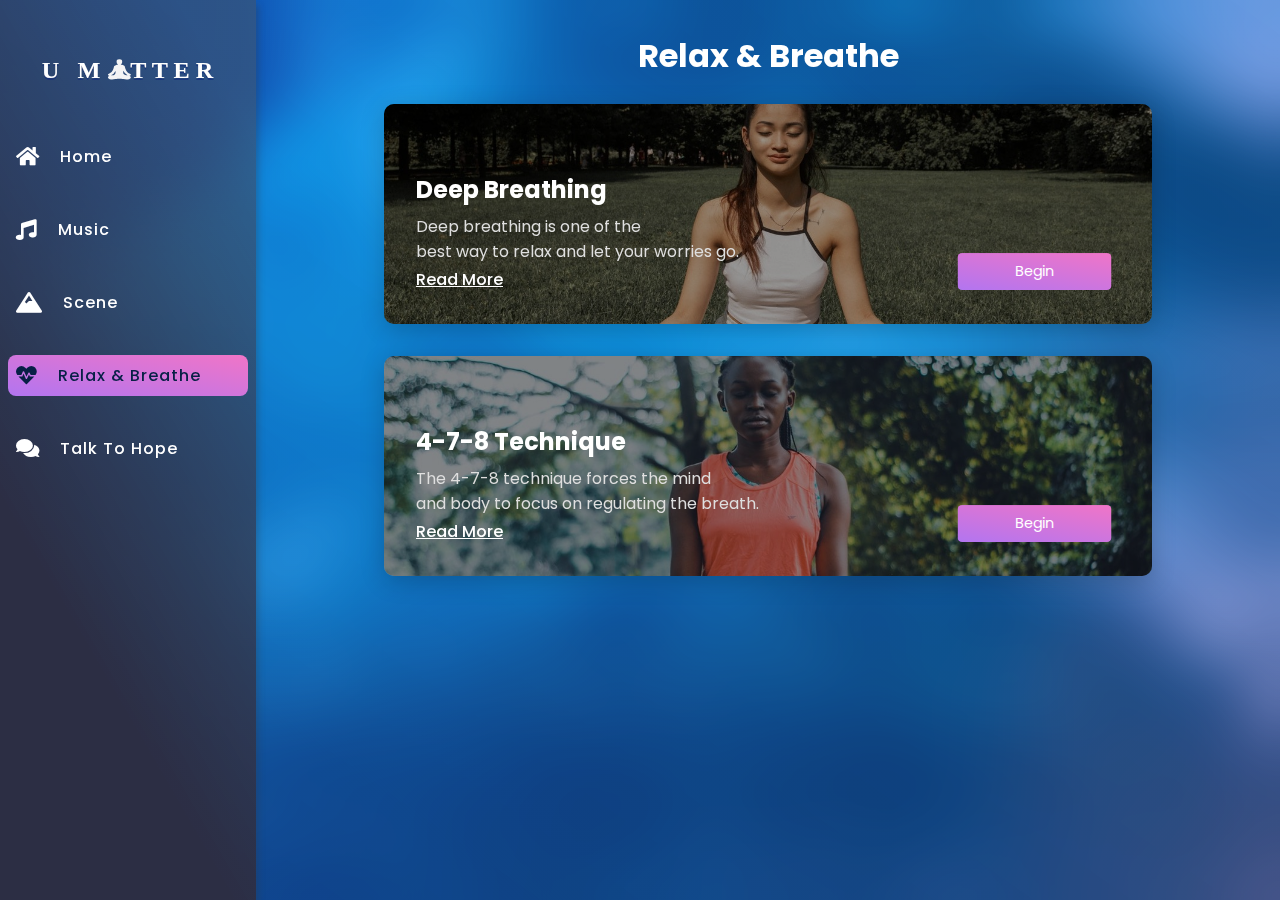
==== relax.html @ df5d3244 "first commit" ====
<!DOCTYPE html>
<html lang="en">
  <head>
    <meta charset="UTF-8" />
    <meta http-equiv="X-UA-Compatible" content="IE=edge" />
    <meta name="viewport" content="width=device-width, initial-scale=1.0" />
    <link rel="preconnect" href="https://fonts.gstatic.com" />
    <link
      href="https://fonts.googleapis.com/css2?family=Poppins:wght@400;500;600&display=swap"
      rel="stylesheet"
    />
    <link
      rel="stylesheet"
      href="https://cdnjs.cloudflare.com/ajax/libs/font-awesome/5.15.2/css/all.min.css"
    />
    <link rel="stylesheet" href="./index.css" />
    <link
      rel="icon"
      type="image/png"
      sizes="32x32"
      href="./images/icons/favicon.png"
    />
    <title>U Matter | Relax & Breathe</title>
  </head>
  <body id="relax-body">
    <div class="preload">
      <p class="text-loader">relax & breathe</p>
      <span></span>
      <span></span>
      <span></span>
      <span></span>
    </div>
    <nav class="nav-bar">
      <nav class="nav">
        <img src="./images/home-img/logo.svg" alt="" class="logo" />
        <ul class="nav-links">
          <a href="index.html" class="nav-link">
            <i class="fas fa-home nav-icon"></i>
            <span class="nav-text">Home</span>
          </a>

          <a href="music.html" class="nav-link">
            <i class="fas fa-music nav-icon"></i>
            <span class="nav-text">Music</span>
          </a>

          <a href="scene.html" class="nav-link">
            <i class="fas fa-mountain nav-icon"></i>
            <span class="nav-text">Scene</span>
          </a>

          <a href="relax.html" class="nav-link active">
            <i class="fas fa-heartbeat nav-icon"></i>
            <span class="nav-text">Relax & Breathe</span>
          </a>

          <a href="hope.html" class="nav-link">
            <i class="fas fa-comments nav-icon"></i>
            <span class="nav-text">Talk To Hope</span>
          </a>
        </ul>
      </nav>
    </nav>
    <!-- mobile-header -->
    <header class="header mobile-music-header">
      <!-- mobile logo -->
      <div class="mobile-logo">
        <img src="./images/home-img/logo.svg" alt="" />
      </div>
      <!-- menu -->
      <div class="menu">
        <div class="line line1"></div>
        <div class="line line2"></div>
        <div class="line line3"></div>
      </div>
    </header>
    <!-- mobile nav -->
    <nav class="mobile-nav">
      <ul class="mobile-nav-links">
        <a href="index.html" class="mobile-nav-link">
          <i class="fas fa-home mobile-nav-icon"></i>
          <span class="mobile-nav-text">Home</span>
        </a>

        <a href="music.html" class="mobile-nav-link">
          <i class="fas fa-music mobile-nav-icon"></i>

          <span class="mobile-nav-text">Music</span>
        </a>

        <a href="scene.html" class="mobile-nav-link">
          <i class="fas fa-mountain mobile-nav-icon"></i>
          <span class="mobile-nav-text">Scene</span>
        </a>

        <a href="relax.html" class="mobile-nav-link mobile-active">
          <i class="fas fa-heartbeat mobile-nav-icon"></i>
          <span class="mobile-nav-text">Relax & Breathe</span>
        </a>

        <a href="hope.html" class="mobile-nav-link">
          <i class="fas fa-comments mobile-nav-icon"></i>
          <span class="mobile-nav-text">Talk To Hope</span>
        </a>
      </ul>
    </nav>

    <!-- mobile-bottom-menu -->
    <nav class="mobile-b-nav">
      <ul class="mobile-b-nav-links">
        <a href="index.html" class="mobile-b-nav-link">
          <i class="fas fa-home mobile-b-icon"></i>
        </a>
        <a href="music.html" class="mobile-b-nav-link">
          <i class="fas fa-music mobile-b-icon"></i>
        </a>

        <a href="scene.html" class="mobile-b-nav-link">
          <i class="fas fa-mountain mobile-b-icon"></i>
        </a>

        <a href="relax.html" class="mobile-b-nav-link">
          <i class="fas fa-heartbeat mobile-b-icon mobile-b-active"></i>
        </a>

        <a href="hope.html" class="mobile-b-nav-link">
          <i class="fas fa-comments mobile-b-icon"></i>
        </a>
      </ul>
    </nav>

    <!-- content -->
    <div class="content relax">
      <h1 class="relax-title">Relax & Breathe</h1>

      <div class="relax-card-container">
        <div class="relax-card deep-breathing">
          <h2 class="relax-card-title">Deep Breathing</h2>
          <p class="relax-description">
            Deep breathing is one of the <br />
            best way to relax and let your worries go.
          </p>
          <a
            href="https://www.healthline.com/health/diaphragmatic-breathing#"
            class="read-more-relax"
            >Read More</a
          >
          <a href="./relax/breathing.html"
            ><button class="selectBtn start-relax">Begin</button></a
          >
        </div>

        <div class="relax-card four-seven-eight">
          <h2 class="relax-card-title">4-7-8 Technique</h2>
          <p class="relax-description">
            The 4-7-8 technique forces the mind <br />
            and body to focus on regulating the breath.
          </p>
          <a
            href="https://www.healthline.com/health/4-7-8-breathing"
            class="read-more-relax"
            >Read More</a
          >
          <a href="./relax/4-7-8-breathing.html">
            <button class="selectBtn start-relax">Begin</button></a
          >
        </div>
      </div>
    </div>
    <script src="../js/relax.js"></script>
  </body>
</html>
---- index.css ----
/* variables */
:root {
  --gradient: linear-gradient(to right bottom, #3bbcec, #575be5);
  --dark: #082046;
  --semi-dark: #0f2952;
  --light: #fff;
  --link: #1e2ebd;
}

/* preload */
.preload {
  position: fixed;
  top: 0;
  width: 100%;
  height: 100vh;
  background: linear-gradient(
    to left top,
    rgb(0,0,0) 70%,
    rgb(60, 166, 232)
  );
  z-index: 1000;
  display: flex;
  align-items: center;
  justify-content: center;
  transition: all 0.5s ease;
}

.text-loader {
  position: absolute;
  top: 35vh;
  font-size: 18px;
  color: var(--light);
}

.preload > span {
  background: rgb(175, 199, 243);
  border-radius: 50%;
  margin: 5rem 0.5rem;
  animation: bouncingLoader 0.8s infinite alternate;
}
.preload > span:nth-child(2) {
  animation-delay: 0.5s;
}

.preload > span:nth-child(3) {
  animation-delay: 0.7s;
}

/* Define the animation called bouncingLoader. */
@keyframes bouncingLoader {
  from {
    width: 0.1rem;
    height: 0.1rem;
    opacity: 1;
    transform: translate3d(0);
  }
  to {
    width: 1rem;
    height: 1rem;
    opacity: 0.1;
    transform: translate3d(0, -1rem, 0);
  }
}
.preload-finish {
  opacity: 0;
  position: none;
  z-index: -999;
}
/* prelaod finish */

/* body */

body {
  font-family: "Poppins", sans-serif;
  background: url(../images/backgrounds/home-bg.jpg);
  background-position: center;
  background-repeat: no-repeat;
  background-size: cover;
  background-attachment: fixed;
  height: 100%;
  position: relative;
}

body::before {
  content: "";
  position: absolute;
  top: 0;
  left: 0;
  bottom: 0;
  right: 0;
  background: linear-gradient(
    to right bottom,
    rgba(59, 190, 236, 0.3),
    rgba(52, 120, 221, 0.3)
  );
  box-shadow: 0 3px 3px rgba(0, 0, 0, 0.25);
  z-index: -1;
  height: 100%;
  backdrop-filter: blur(3rem);
  background-clip: padding-box;
  position: fixed;
  width: 100vw;
}
/* custom scroll bar */
::-webkit-scrollbar {
  width: 2px;
}
::-webkit-scrollbar-track {
  background: rgb(177, 188, 204);
}
::-webkit-scrollbar-thumb {
  background: linear-gradient(to bottom, #3bbcec, #575be5, #3bbcec, #575be5);
}
::-webkit-scrollbar-thumb:hover {
  background: linear-gradient(to bottom, #3bbcec, #575be5, #3bbcec, #575be5);
}
/* global styles */
*,
*::before,
*::after {
  margin: 0;
  padding: 0;
  box-sizing: border-box;
}

li {
  list-style: none;
}
a {
  text-decoration: none;
  color: var(--light);
}

/* card */
.glass-card {
  color: var(--light);
  background-color: linear-gradient(
    to top right,
    rgba(255, 255, 255, 0.7),
    rgba(255, 255, 255, 0.3)
  );
  width: 380px;
  margin: 20px;
  padding: 1.5rem;
  box-shadow: 0 5px 25px rgba(0 0 0 / 10%);
  border-radius: 10px;
}
.card {
  color: var(--dark);
  background-color: #fff;
  margin: 20px;
  padding: 1.5rem;
  box-shadow: 0 5px 25px rgba(0 0 0 / 10%);
  border-radius: 10px;
}

/* nav-bar */
.nav-bar {
  position: fixed;
  top: 0;
  left: 0;
  width: 20vw;
  height: 100vh;
  background: linear-gradient(240deg, rgba(58, 85, 118, 0.7) 10%, #2c2e44 70%);
  box-shadow: 3px 5px 6px rgba(45, 55, 68, 0.3);
  padding: 1.25rem 0.5rem 2rem 0.5rem;
  z-index: 2;
}
.nav {
  height: 100%;
  display: flex;
  flex-direction: column;
  justify-content: space-between;
}
.logo {
  padding: 2rem 2rem 1rem 2rem;
}
.nav-links {
  flex: 1;
  margin-top: 2rem;
}
.nav-link {
  display: flex;
  align-items: center;
  padding: 0.5rem;
  margin-bottom: 2rem;
  border-radius: 0.5rem;
  transition: 0.1s ease-in-out;
  flex: 3;
}
.nav-icon {
  font-size: 1.3rem;
  margin-right: 1.3rem;
  transition: 0.1s ease;
}
.nav-text {
  font-weight: 500;
  letter-spacing: 1px;
}
.nav-link:hover {
  background: linear-gradient(190deg, rgb(240, 117, 199), rgba(178, 117, 240));
  color: var(--dark);
}
.nav-link:hover .nav-icon {
  transform: scale(1.1);
}
.active {
  padding: 0.5rem;
  background: linear-gradient(190deg, rgb(240, 117, 199), rgba(178, 117, 240));
  color: var(--dark);
}

/* content */
.content {
  width: 80vw;
  height: 100%;
  margin-left: auto;
}
.home {
  padding: 0 2rem;
}
.home .glass-card {
  z-index: 99;
  width: 90%;
  margin: 30px;
  display: flex;
  align-items: center;
  justify-content: space-evenly;
  padding: 1rem;
}
#greeting {
  letter-spacing: 1px;
  font-weight: 500;
  color: rgb(245, 230, 230);
}
.typing {
  font-size: 48px;
  font-weight: 600;
  letter-spacing: 1px;
}
#name {
  outline: none;
  font-weight: 500;
  color: rgb(245, 230, 230);
}

/* accordion */
.accordion {
  background: lightblue;
  margin: 0 4.3rem 1rem 2rem;
  border-radius: 10px;
}

.accordion-button {
  padding: 0.8rem;
  background: linear-gradient(
    to top right,
    rgba(255, 255, 255, 0.1),
    rgba(20, 92, 201, 0.3)
  );
  position: relative;
  margin: 0;
  cursor: pointer;
  box-shadow: 0 5px 25px rgba(0 0 0 / 20%);
  color: #222;
  border-radius: 10px;
  display: block;
  width: 100%;
  border: none;
  outline: none;
  font-size: 16px;
  text-align: left;
  font-weight: 600;
  font-family: "Poppins", sans-serif;
}

.accordion-button::after {
  content: "\25be";
  right: 20px;
  top: 20%;
  position: absolute;
  transform: scale(2);
  transition: 0.3s ease;
}

.accordion-content {
  padding: 1rem 0.5rem 0.5rem 0.5rem;
  color: var(--semi-dark);
  display: none;
  overflow: auto;
}

.accordion-content .modal-btn {
  color: var(--link);
  font-weight: 500;
  text-decoration: underline;
  margin-left: 1rem;
  transition: 0.3s ease;
}

.accordion-content .modal-btn:hover {
  opacity: 0.7;
}

.accordion-button-active {
  background: linear-gradient(
    to bottom left,
    rgba(255, 255, 255, 0.1),
    rgba(20, 92, 201, 0.3)
  );
}
.accordion-button-active::after {
  content: "\25b4";
}

.accordion-button-active + .accordion-content {
  display: block;
}

/* card modal */
.modal-bg {
  position: fixed;
  top: 0;
  right: 0;
  width: 80%;
  height: 100vh;
  visibility: hidden;
  opacity: 0;
}
.modal-container {
  display: flex;
  align-items: center;
  justify-content: center;
  flex-wrap: wrap;
  height: 85%;
  margin: 3rem 1rem 0 1rem;
  background-color: linear-gradient(
    to top right,
    rgba(255, 255, 255, 0.7),
    rgba(255, 255, 255, 0.3)
  );
  padding: 0.3rem;
  box-shadow: 0 5px 25px rgba(0 0 0 / 10%);
  border-radius: 10px;
  backdrop-filter: blur(3rem);
  background-clip: padding-box;
  position: relative;
}
.home-card-modal {
  padding: 0;
  width: 225px;
  height: 290px;
  display: flex;
  align-items: center;
  flex-direction: column;
  justify-content: flex-end;
  margin: 0 0.5rem;
  color: var(--light);
  box-shadow: 0 5px 25px rgba(0 0 0 / 20%);
  position: relative;
  transition: 0.3s ease;
}
.home-card-modal:before {
  content: "";
  position: absolute;
  top: 0;
  left: 0;
  right: 0;
  bottom: 0;
  background: rgba(89, 97, 221, 0.2);
  border-radius: 10px;
}
.home-card-modal:hover {
  transform: translateY(-10px);
}
.modal-text {
  background-color: rgba(0 0 0 / 50%);
  padding: 1rem 0.6rem;
  height: 7rem;
  border-bottom-left-radius: 10px;
  border-bottom-right-radius: 10px;
  z-index: 90;
}
.home-card-modal h2 {
  font-size: 18px;
  text-align: center;
  line-height: 1.3;
  margin-bottom: 0.7rem;
}
.home-card-modal p {
  font-size: 14px;
  font-weight: 500;
}

.modal-active {
  visibility: visible;
  opacity: 1;
}
.close-btn {
  position: absolute;
  top: 4rem;
  right: 3rem;
  font-size: 1.5rem;
  cursor: pointer;
  color: #222;
  transition: 0.3s ease;
}
.close-btn:hover {
  transform: rotate(360deg);
}
/* bg modal */
#music-modal {
  background: url(../images/modal-home-images/music.jpg);
  background-repeat: no-repeat;
  background-size: cover;
  background-position: center;
}
#scene-modal {
  background: url(../images/modal-home-images/scene.jpg);
  background-repeat: no-repeat;
  background-size: cover;
  background-position: center;
}
* #breathe-modal {
  background: url(../images/modal-home-images/breathe.jpg);
  background-repeat: no-repeat;
  background-size: cover;
  background-position: center;
}
#ai-modal {
  background: url(../images/modal-home-images/ai.jpg);
  background-repeat: no-repeat;
  background-size: cover;
  background-position: center;
}
.modal-container-mobile {
  visibility: hidden;
  opacity: 0;
  display: none;
}
/* media queries */
/* header-mobile */
/* mobile logo */
.header {
  z-index: 999;
  position: fixed;
  background: var(--bg-color-dark);
  top: 0;
  left: 0;
  width: 100%;
  padding: 10px 100px;
  height: 3rem;
  display: flex;
  background: linear-gradient(
    240deg,
    rgba(59, 190, 236) 10%,
    rgba(52, 120, 221) 100%
  );
  backdrop-filter: blur(0.5rem);
  justify-content: space-between;
  align-items: center;
  transition: 0.5s ease;
  opacity: 0;
  visibility: hidden;
}
.mobile-nav {
  display: none;
}
/* menu */
.menu {
  cursor: pointer;
}
.menu > div {
  height: 3px;
  width: 25px;
  background-color: var(--light);
  margin: 5px;
  transition: all 0.3s ease;
}
.menu .line2 {
  width: 15px;
}
/* animation close */
.toggle .line1 {
  transform: rotate(-45deg) translate(-5px, 6px);
}
.toggle .line2 {
  opacity: 0;
}
.toggle .line3 {
  transform: rotate(45deg) translate(-5px, -6px);
}
@keyframes fade {
  from {
    opacity: 0;
    transform: translateX(50px);
  }
  to {
    opacity: 1;
    transform: translateX(0px);
  }
}
.mobile-b-nav {
  display: none;
}

/* music styling */
/* music body */

#music-body {
  font-family: "Poppins", sans-serif;
  background: url(../images/backgrounds/music-bg.jpg);
  background-position: center;
  background-repeat: no-repeat;
  background-size: cover;
  background-attachment: fixed;
  height: 100%;
}

#music-body::before {
  content: "";
  position: absolute;
  top: 0;
  left: 0;
  bottom: 0;
  right: 0;
  background: linear-gradient(
    to right bottom,
    rgba(59, 190, 236, 0.3),
    rgba(52, 120, 221, 0.3)
  );
  box-shadow: 0 3px 3px rgba(0, 0, 0, 0.25);
  z-index: -1;
  height: 100%;
  backdrop-filter: blur(1.5rem);
  background-clip: padding-box;
  position: fixed;
}

.music {
  width: 80vw;
  height: 100%;
  margin-left: auto;
}
/* mains */
.main-header {
  background: linear-gradient(to bottom right, #126daf 40%, #7dc4f4);
  backdrop-filter: blur(1rem);
  display: flex;
  z-index: 999;
  position: fixed;
  left: 0;
  right: 0;
  top: 0;
  width: 80vw;
  margin-left: 20vw;
  align-items: center;
  justify-content: space-between;
  z-index: 999;
  height: 18vh;
}

/* container */
.main-titles {
  font-weight: 500;
  color: var(--light);
}
.music-title-page {
  margin-top: 1.8rem;
  margin-left: 3rem;
  max-height: 100%;
}
/* title and drop down */

/* title */

/* drop down option */
.select-box {
  display: flex;
  width: 260px;
  flex-direction: column;
  margin-left: 11rem;
  position: fixed;
  top: 3rem;
  z-index: 999;
}

.select-box .options-container {
  background: rgba(47, 54, 64, 0.8);
  color: #f5f6fa;
  max-height: 0;
  width: 100%;
  opacity: 0;
  transition: all 0.4s;
  border-radius: 8px;
  overflow: hidden;
  order: 1;
  backdrop-filter: blur(1rem);
}

.selected {
  background: rgba(47, 54, 64, 0.9);
  border-radius: 8px;
  margin-bottom: 8px;
  color: #f5f6fa;
  position: relative;
  order: 0;
}

.selected::after {
  content: "";
  background: url("../images/icons/arrow-down.svg");
  background-size: contain;
  background-repeat: no-repeat;
  position: absolute;
  height: 100%;
  width: 32px;
  right: 10px;
  top: 5px;
  transition: all 0.4s;
}

.select-box .options-container.active {
  max-height: 240px;
  opacity: 1;
  overflow-y: scroll;
}

.select-box .options-container.active + .selected::after {
  transform: rotateX(180deg);
  top: -6px;
}

.select-box .options-container::-webkit-scrollbar {
  width: 8px;
  background: #2f3640;
  border-radius: 0 8px 8px 0;
}

.select-box .options-container::-webkit-scrollbar-thumb {
  background: #525861;
  border-radius: 0 8px 8px 0;
}

.select-box .option,
.selected {
  padding: 8px 24px;
  cursor: pointer;
}

.select-box .option:hover {
  background: #414b57;
}

.select-box label {
  cursor: pointer;
}

.select-box .option .radio {
  display: none;
}

/* music-cards */
.music-card-container {
  margin-top: 7rem;
}

.music-box {
  display: flex;
  align-items: center;
  justify-content: center;
  flex-wrap: wrap;
  margin-bottom: 5rem;
}

.music-content {
  margin: 1rem;
  box-shadow: 0 0 3px rgba(60, 72, 88, 0.15);
  transition: all 0.2s ease-in-out;
  border-radius: 15px;
  position: relative;
}
.music-content:hover {
  box-shadow: 0 1.5rem 3rem rgba(60, 72, 88, 0.5);
}
.music-img {
  height: 270px;
  width: 250px;
  position: relative;
  cursor: pointer;
  border-radius: 15px;
  overflow: hidden;
}

.music-img img {
  width: 100%;
  height: 100%;
  border-radius: 15px;
  object-fit: cover;
  transition: all 0.5s ease-in-out;
}
.music-img::after {
  content: "";
  background-color: rgba(0, 0, 0, 0.3);
  width: 100%;
  height: 100%;
  position: absolute;
  top: 0;
  left: 0;
  opacity: 0;
  visibility: hidden;
  transition: all 0.5s ease-in-out;
}
.music-img:hover::after {
  opacity: 1;
  visibility: visible;
}

.music-img:hover img {
  transform: scale(1.1);
}

.music-title {
  background-color: rgba(0, 0, 0, 0.7);
  color: #fff;
  position: absolute;
  right: 0;
  left: 0;
  bottom: 0;
  padding: 1rem;
  border-radius: 15px;
}

.music-title span {
  font-size: 1rem;
}
.music-title .artist {
  font-size: 14px;
  color: #f2f2f2;
}

/* navigation */
.navigation {
  position: fixed;
  left: 0;
  right: 0;
  bottom: 0;
  background: linear-gradient(
    to bottom right,
    rgba(18, 109, 175, 0.4) 40%,
    rgba(125, 196, 244, 0.3)
  );
  backdrop-filter: blur(1rem);
  width: 80vw;
  margin-left: 20vw;
  height: 10vh;
  display: flex;
  align-items: center;
  justify-content: center;
  opacity: 0;
  pointer-events: none;
  z-index: 999;
  transition: opacity 0.3s ease-in;
}
.music-card-container.play .navigation {
  opacity: 1;
  pointer-events: all;
}

.navigation-music {
  display: flex;
  align-items: center;
  justify-content: center;
  width: 100%;
}

/* stop button */
.stop-button {
  background-color: transparent;
  border: 0;
  color: #db2828;
  filter: drop-shadow(0px 1px 1px black);
  border-radius: 2px;
  font-size: 25px;
  cursor: pointer;
  outline: 0;
  transition: 0.3s ease;
}
.stop-button:hover {
  transform: scale(1.1);
}
.replayBtn {
  background-color: transparent;
  font-size: 20px;
  border: none;
  outline: none;
}
.replayBtn i {
  color: var(--light);
  filter: drop-shadow(0px 1px 2px black);
  cursor: pointer;
  border-radius: 50px;
  padding: 10px 8px;
  background: rgba(245, 245, 245, 0);
  transition: 0.3s ease-in-out;
}
.replayBtn i:hover {
  background: rgba(245, 245, 245, 0.2);
}
.music-card-container.replay .replayBtn i {
  background: rgba(245, 245, 245, 0.2);
}
/* volume */
.volume-container {
  display: flex;
  align-items: center;

  width: 30%;
  margin: 0 3rem;
}
#volume {
  -webkit-appearance: none;
  height: 5px;
  width: 150%;
  outline: none;
  background-color: #fbbd08;
  border-radius: 5px;
  transition: 0.2s linear all;
  box-shadow: 0 5px 15px rgba(255, 255, 255, 0);
}
#volume_icon {
  margin: 0 0.7rem;
  color: white;
  cursor: pointer;
}
.volume-container #volume_show {
  font-size: 15px;
  color: white;
}
/* js flter */
.music-content.hide {
  display: none;
}
.music-content.show {
  animation: animate 0.4s ease;
}
@keyframes animate {
  0% {
    transform: scale(0.5);
  }
  100% {
    transform: scale(1);
  }
}
/* progress */
.music {
  position: relative;
}
.music-info {
  background: linear-gradient(
    to bottom right,
    rgba(18, 109, 175, 0.7) 40%,
    rgba(125, 196, 244, 0.3)
  );
  backdrop-filter: blur(1rem);
  border-radius: 15px 15px 0 0;
  position: fixed;
  bottom: 10%;
  left: 0;
  right: 0;
  opacity: 0;
  pointer-events: none;
  transform: translateY(0%);
  transition: transform 0.3s ease-in, opacity 0.3s ease-in;
  width: 80vw;
  margin-left: 20vw;
  z-index: 999;
  padding: 0 2rem;
}
.music-card-container.play .music-info {
  opacity: 1;
  pointer-events: all;
}

.progress-container {
  background: #fff;
  border-radius: 5px;
  cursor: pointer;
  margin: 10px 0;
  height: 4px;
  width: 100%;
}

.progress {
  background: linear-gradient(65deg, rgb(178, 117, 240), rgba(240, 117, 138));
  border-radius: 5px;
  height: 100%;
  width: 100%;
  transition: width 0.1s linear;
}

/* filter button */
.filter-button-container {
  display: flex;
  overflow-x: scroll;
  overflow-y: hidden;
  opacity: 0;
  pointer-events: none;
}
.filter-button-container::-webkit-scrollbar {
  width: 0;
  height: 0;
}
.filter-button {
  width: 100%;
  padding: 0.3rem 2.7rem;
}

/* scene */
#scene-body {
  font-family: "Poppins", sans-serif;
  background: url(../images/backgrounds/scene-bg.jpg);
  background-position: center;
  background-repeat: no-repeat;
  background-size: cover;
  background-attachment: fixed;
  height: 100%;
  color: var(--light);
}

#scene-body::before {
  content: "";
  position: absolute;
  top: 0;
  left: 0;
  bottom: 0;
  right: 0;
  background: linear-gradient(
    to right bottom,
    rgba(59, 190, 236, 0.2),
    rgba(52, 120, 221, 0.3)
  );
  box-shadow: 0 3px 3px rgba(0, 0, 0, 0.25);
  z-index: -1;
  height: 100%;
  backdrop-filter: blur(1.9rem);
  background-clip: padding-box;
  position: fixed;
  width: 100vw;
}
.scene-card-container {
  display: flex;
  flex-wrap: wrap;
  align-items: center;
  justify-content: center;
  margin: 0 2rem;
}
.scene-title {
  margin: 2rem 5rem;
}
.scene-cards {
  max-width: 300px;
  width: 300px;
  height: 350px;
  border-radius: 10px;
  z-index: 1;
  position: relative;
  box-shadow: 0 5px 25px rgba(0 0 0 / 20%);
  transition: 0.3s ease;
  margin: 1rem 0.5rem;
}
.scene-cards img {
  height: 100%;
  width: 100%;
  object-fit: cover;
}
.scene-cards:hover {
  transform: translateY(-5px);
}
.scene-cards .scene-image {
  width: 100%;
  height: 100%;
  object-fit: cover;
  border-radius: 10px;
}
.scene-cards::before {
  content: "";
  position: absolute;
  top: 0;
  left: 0;
  right: 0;
  bottom: 0;
  background: rgba(0, 0, 0, 0.25);
  width: 100%;
  height: 100%;
  z-index: 5;
  border-radius: 10px;
}
.play-video-icon,
.play-video-icon-ocean,
.play-video-icon-rain,
.play-video-icon-fall,
.play-video-icon-snow,
.play-video-icon-ice {
  cursor: pointer;
  z-index: 10;
  transition: 0.3s ease;
  margin-left: 0.7rem;
  font-size: 1.5rem;
}
.play-video-icon:hover,
.play-video-icon-ocean:hover,
.play-video-icon-rain:hover,
.play-video-icon-fall:hover,
.play-video-icon-snow:hover,
.play-video-icon-ice:hover {
  transform: scale(1.1);
}
.scene-vid-title {
  position: absolute;
  bottom: 3rem;
  left: 2rem;
  display: flex;
  z-index: 10;
  align-items: center;
}
.scene-vid-title span {
  font-size: 20px;
  text-shadow: 1px 1px #000000;
}
/* video content */
.sunset-content,
.ocean-content,
.rain-content,
.fall-content,
.snow-content,
.ice-content {
  background-color: #fbbd08;
  position: relative;
  place-items: center;
  z-index: 999;
  opacity: 0;
  pointer-events: none;
  transition: opacity 300ms ease-in-out;
}
.sunset-content.active-show,
.ocean-content.active-show-ocean,
.rain-content.active-show-rain,
.fall-content.active-show-fall,
.snow-content.active-show-snow,
.ice-content.active-show-ice {
  opacity: 1;
  pointer-events: all;
}
.video-container-sunset,
.video-container-ocean,
.video-container-rain,
.video-container-fall,
.video-container-snow,
.video-container-ice {
  position: fixed;
  top: 0;
  left: 0;
  width: 100%;
  height: 100%;
  object-fit: cover;
}
.time-select,
.time-select-ocean,
.time-select-rain,
.time-select-fall,
.time-select-snow,
.time-select-ice {
  position: fixed;
  bottom: 7%;
  left: 7%;
  display: flex;
  z-index: 999;
  align-items: center;
  transform: translateX(-50%);
  transition: all 500ms ease-in-out 250ms;
  opacity: 0;
}
.sunset-content.active-show .time-select,
.ocean-content.active-show-ocean .time-select-ocean,
.rain-content.active-show-rain .time-select-rain,
.fall-content.active-show-fall .time-select-fall,
.snow-content.active-show-snow .time-select-snow,
.ice-content.active-show-ice .time-select-ice {
  transform: translateX(0);
  transition: all 500ms ease-in-out 250ms;
  opacity: 1;
}
.select-btn,
.select-btn-ocean,
.select-btn-rain,
.select-btn-fall,
.select-btn-snow,
.select-btn-ice {
  padding: 0.4rem 2rem;
  margin: 0 0.5rem;
  border-radius: 50px;
  font-family: "poppins", sans-serif;
  border: none;
  outline: none;
  cursor: pointer;
  background: linear-gradient(to bottom left, #fffa81, #b56a2a);
  color: var(--light);
  transform: scale(0.9);
  transition: 0.3s ease;
}
.select-btn:hover,
.select-btn-ocean:hover,
.select-btn-rain:hover,
.select-btn-fall:hover,
.select-btn-snow:hover,
.select-btn-ice:hover {
  transform: scale(1);
}
.pause-video,
.pause-video-ocean,
.pause-video-rain,
.pause-video-fall,
.pause-video-snow,
.pause-video-ice {
  cursor: pointer;
  padding: 0.5rem;
  border-radius: 50px;
}
.exit-video,
.exit-video-ocean,
.exit-video-rain,
.exit-video-fall,
.exit-video-snow,
.exit-video-ice {
  position: fixed;
  z-index: 999;
  right: 2rem;
  top: 2rem;
  cursor: pointer;
  transition: 0.3s ease-in-out;
  font-size: 24px;
}
.exit-video:hover,
.exit-video-ocean:hover,
.exit-video-rain:hover,
.exit-video-fall:hover,
.exit-video-snow:hover,
.exit-video-ice:hover {
  transform: scale(1.1);
}
/* hide time select */
.hide-time-select-icon,
.hide-time-select-icon-ocean,
.hide-time-select-icon-rain,
.hide-time-select-icon-fall,
.hide-time-select-icon-snow,
.hide-time-select-icon-ice {
  position: fixed;
  bottom: 8.2%;
  left: 0.5rem;
  cursor: pointer;
  color: #fbbd08;
  transition: 0.5s;
}
.sunset-content.active-show.hide-time-select .time-select,
.ocean-content.active-show-ocean.hide-time-select-ocean .time-select-ocean,
.rain-content.active-show-rain.hide-time-select-rain .time-select-rain,
.fall-content.active-show-fall.hide-time-select-fall .time-select-fall,
.snow-content.active-show-snow.hide-time-select-snow .time-select-snow,
.ice-content.active-show-ice.hide-time-select-ice .time-select-ice {
  transform: translateX(-150%);
}
.sunset-content.active-show.show-time-select .time-select,
.ocean-content.active-show-ocean.show-time-select-ocean .time-select-ocean,
.rain-content.active-show-rain.show-time-select-rain .time-select-rain,
.fall-content.active-show-fall.show-time-select-fall .time-select-fall,
.snow-content.active-show-snow.show-time-select-snow .time-select-snow,
.ice-content.active-show-ice.show-time-select-ice .time-select-ice {
  transform: translateX(0);
}

/* rotate toggle */
.rotate-chevron .hide-time-select-icon,
.rotate-chevron-ocean .hide-time-select-icon-ocean,
.rotate-chevron-rain .hide-time-select-icon-rain,
.rotate-chevron-fall .hide-time-select-icon-fall,
.rotate-chevron-snow .hide-time-select-icon-snow,
.rotate-chevron-ice .hide-time-select-icon-ice {
  -webkit-transform: rotate(180deg);
  transform: rotate(180deg);
  -webkit-transition: 0.5s;
  transition: 0.5s;
}

/* relax */
#relax-body {
  font-family: "Poppins", sans-serif;
  background: url(../images/backgrounds/relax-bg.jpg);
  background-position: center;
  background-repeat: no-repeat;
  background-size: cover;
  background-attachment: fixed;
  height: 100%;
  color: var(--light);
}

#relax-body::before {
  content: "";
  position: absolute;
  top: 0;
  left: 0;
  bottom: 0;
  right: 0;
  background: linear-gradient(
    to bottom left,
    rgba(59, 190, 236, 0.2),
    rgba(52, 120, 221, 0.3)
  );
  box-shadow: 0 3px 3px rgba(0, 0, 0, 0.25);
  z-index: -1;
  height: 100%;
  backdrop-filter: blur(2rem);
  background-clip: padding-box;
  position: fixed;
  width: 100vw;
}

/* relax content */

/* tilte*/

.relax-title {
  margin: 2rem 0 0.5rem 0;
  text-align: center;
}
.breath-title {
  margin-top: 2rem;
}
/* relax cards */
.relax-card-container {
  display: flex;
  align-items: center;
  justify-content: center;
  flex-wrap: wrap;
}
.relax-card {
  width: 75%;
  height: 220px;
  background-color: #75b2f0;
  padding: 2rem;
  border-radius: 10px;
  margin: 1rem;
  position: relative;
  box-shadow: 0 5px 25px rgba(0 0 0 / 20%);
}
.relax-card:before {
  content: "";
  position: absolute;
  width: 100%;
  height: 100%;
  top: 0;
  left: 0;
  right: 0;
  bottom: 0;
  background: rgba(0, 0, 0, 0.4);
  border-radius: 10px;
  z-index: 1;
}
.relax-card-title {
  z-index: 2;
}
.relax-description {
  z-index: 2;
  color: #dfdfdf;
  margin: 0.4rem 0 0.2rem 0;
}
.read-more-relax {
  z-index: 2;
  text-decoration: underline;
  color: #fff;
  font-weight: 500;
}
/* button */
.start-relax {
  position: absolute;
  right: 2rem;
  bottom: 2rem;
  z-index: 500;
  cursor: pointer;
  padding: 0.5rem 4rem;
  font-family: poppins, sans-serif;
  border-radius: 5px;
  border: none;
  background: linear-gradient(190deg, rgb(240, 117, 199), rgba(178, 117, 240));
  outline: none;
  color: var(--light);
  font-size: 1rem;
  transform: scale(0.9);
  animation: button 5s alternate-reverse infinite;
}

.start-relax::before {
  content: "";
  position: absolute;
  top: 0;
  left: 0;
  bottom: 0;
  right: 0;
  z-index: -1;
  background-color: white;
  transition: transform 300ms ease-in-out;
  transform: scaleX(0);
  transform-origin: left;
}

.start-relax:hover::before,
.start-relax:focus::before {
  transform: scaleX(1);
}

.start-relax {
  transition: color 300ms ease-in-out;
  z-index: 1;
}

.start-relax:hover,
.start-relax:focus {
  color: var(--dark);
}
@keyframes button {
  from {
    transform: scale(0.9);
  }
  to {
    transform: scale(1.1);
  }
}
/* deep breathing */
.exit-relax {
  position: fixed;
  top: 2rem;
  right: 2rem;
  cursor: pointer;
  font-size: 20px;
}
.relax-container {
  display: flex;
  flex-direction: column;
  align-items: center;
  min-height: 100vh;
  position: fixed;
  top: 0;
  right: 0;
  left: 0;
  bottom: 0;
  width: 100%;
  z-index: 999;
  background: url(../images/breathing-exercises-bg/deep-breathing.jpg);
  background-position: center;
  background-repeat: no-repeat;
  background-size: cover;
  background-attachment: fixed;
  height: 100%;
}
.deep-breathing {
  background: url(../images/relax-breathe-bg/deep-breathing.jpg);
  background-position: center;
  background-repeat: no-repeat;
  background-size: cover;
  display: flex;
  flex-direction: column;
  justify-content: flex-end;
  align-items: flex-start;
}
.relaxer-container {
  display: flex;
  align-items: center;
  justify-content: center;
  margin: auto;
  height: 300px;
  width: 300px;
  position: relative;
  transform: scale(1);
}
.gradient-circle {
  background: conic-gradient(
    #75b2f0 0%,
    rgb(52, 120, 221) 40%,
    rgb(227, 236, 139) 40%,
    rgb(190, 201, 176) 60%,
    #a162e0 60%,
    #e660b9 100%
  );
  height: 320px;
  width: 320px;
  z-index: -2;
  border-radius: 50%;
  position: absolute;
  top: -10px;
  left: -10px;
}
.circle {
  background: linear-gradient(75deg, #a162e0, rgb(52, 120, 221));
  height: 100%;
  width: 100%;
  border-radius: 50%;
  position: absolute;
  top: 0;
  left: 0;
  z-index: -1;
}
.pointer {
  background-color: #fff;
  border-radius: 50%;
  height: 15px;
  width: 15px;
  display: block;
  animation: colorPointer 7.5s linear forwards infinite;
  animation-play-state: paused;
}
.pointer-container {
  position: absolute;
  top: -40px;
  left: 140px;
  width: 20px;
  height: 190px;
  animation: relaxRotate 7.5s linear forwards infinite;
  animation-play-state: paused;
  transform-origin: bottom center;
}
.startBreathe {
  cursor: pointer;
  z-index: 500;
}

@keyframes relaxRotate {
  0% {
    transform: rotate(0deg);
  }
  to {
    transform: rotate(360deg);
  }
}
@keyframes colorPointer {
  0% {
    background-color: #fff;
  }
  40% {
    background: rgb(52, 120, 221);
  }
  45% {
    background: rgb(227, 236, 139);
  }
  60% {
    background: #a162e0;
  }
  100% {
    background: #e660b9;
  }
}

.relaxer-container.grow {
  animation: grow 3s linear forwards;
}

@keyframes grow {
  from {
    transform: scale(1);
  }
  to {
    transform: scale(1.2);
  }
}

.relaxer-container.shrink {
  animation: shrink 3s linear forwards;
}

@keyframes shrink {
  from {
    transform: scale(1.2);
  }
  to {
    transform: scale(1);
  }
}
/* .four-seven-eight */
.four-breathing {
  display: flex;
  flex-direction: column;
  align-items: center;
  min-height: 100vh;
  position: fixed;
  top: 0;
  right: 0;
  left: 0;
  bottom: 0;
  width: 100%;
  z-index: 999;
  background: url(../images/breathing-exercises-bg/four-seven-eight-bg.jpg);
  background-position: center;
  background-repeat: no-repeat;
  background-size: cover;
  background-attachment: fixed;
  height: 100%;
}
.four-container {
  display: flex;
  align-items: center;
  justify-content: center;
  margin-top: 4.5rem;
  height: 300px;
  width: 300px;
  position: relative;
  transform: scale(0.9);
}
#four-text {
  font-size: 1rem;
  z-index: 900;
  color: #010f1c;
}

.gradient-circle-four {
  background: conic-gradient(
    #6ac9b6 0%,
    #4ca493 21%,
    #fff 21%,
    #fff 58%,
    #368375 58%,
    #2a5b52 100%
  );
  height: 320px;
  width: 320px;
  z-index: -2;
  border-radius: 50%;
  position: absolute;
  top: -10px;
  left: -10px;
}
.circle-four {
  background-color: #010f1c;
  height: 100%;
  width: 100%;
  border-radius: 50%;
  position: absolute;
  top: 0;
  left: 0;
  z-index: -1;
}
.pointer-four {
  background-color: #fff;
  border-radius: 50%;
  height: 20px;
  width: 20px;
  display: block;
}
.pointer-container-four {
  position: absolute;
  top: -40px;
  left: 140px;
  width: 20px;
  height: 190px;
  animation: rotateFour 19s linear forwards infinite;
  animation-play-state: paused;
  transform-origin: bottom center;
}
.animate-circle {
  background-color: white;
  height: 90%;
  width: 90%;
  border-radius: 50%;
  transform: scale(0.5);
  position: absolute;
  z-index: 1;
}
.animate-circle.animate-circle-inhale {
  animation: animate-circle-inhale 4s linear forwards;
}
@keyframes animate-circle-inhale {
  from {
    transform: scale(0.5);
  }
  to {
    transform: scale(1);
  }
}
.animate-circle.animate-circle-exhale {
  animation: animate-circle-exhale 8s linear forwards;
}
@keyframes animate-circle-exhale {
  from {
    transform: scale(1);
  }
  to {
    transform: scale(0.5);
  }
}
@keyframes rotateFour {
  from {
    transform: rotate(0deg);
  }

  to {
    transform: rotate(360deg);
  }
}
.four-container.grow {
  animation: four-grow 4s linear forwards;
}

@keyframes four-grow {
  from {
    transform: scale(0.9);
  }

  to {
    transform: scale(1.1);
  }
}

.four-container.shrink {
  animation: four-shrink 8s linear forwards;
}

@keyframes four-shrink {
  from {
    transform: scale(1.1);
  }

  to {
    transform: scale(0.9);
  }
}
.start-technique-btn {
  position: absolute;
  bottom: 4rem;
  padding: 0.5rem 5rem;
  border: none;
  outline: none;
  border-radius: 10px;
  cursor: pointer;
  text-transform: uppercase;
  font-weight: 500;
  font-family: poppins, sans-serif;
  letter-spacing: 1px;
  font-size: 1rem;
  transition: 0.3s ease;
}
.start-technique-btn:hover {
  background: #368375;
  color: var(--light);
}
/* 4-7-8 breathing */
.four-seven-eight {
  background: url(../images/relax-breathe-bg/four-seven-eight.jpg);
  background-position: center;
  background-repeat: no-repeat;
  background-size: cover;
  display: flex;
  flex-direction: column;
  justify-content: flex-end;
  align-items: flex-start;
}
/* ai hope */
#hope-body {
  font-family: "Poppins", sans-serif;
  background: url(../images/backgrounds/hope-bg.jpg);
  background-position: center;
  background-repeat: no-repeat;
  background-size: cover;
  background-attachment: fixed;
  height: 100%;
  color: var(--light);
}

#hope-body::before {
  content: "";
  position: absolute;
  top: 0;
  left: 0;
  bottom: 0;
  right: 0;
  background: linear-gradient(
    to right bottom,
    rgba(59, 190, 236, 0.2),
    rgba(52, 120, 221, 0.3)
  );
  box-shadow: 0 3px 3px rgba(0, 0, 0, 0.25);
  z-index: -1;
  height: 100%;
  backdrop-filter: blur(1.9rem);
  background-clip: padding-box;
  position: fixed;
  width: 100vw;
}

.hope-header {
  text-align: center;
  margin-top: 3rem;
}

.chatarea-main {
  width: 60%;
  margin: 2rem auto;
  z-index: 999;
}
.chatarea-outer {
  width: 100%;
}

.user-area {
  position: fixed;
  left: 18rem;
  top: 5rem;
}
.chatbot-area {
  position: fixed;
  right: 2rem;
  top: 5rem;
}
.chatarea-inner {
  float: left;
  width: 60%;
  padding: 10px;
  color: #fff;
  position: relative;
  margin: 5px 0;
}
.chatarea-inner:last-child {
  margin-bottom: 6rem;
}
.chatarea-inner.user {
  background: #6522a4;
  width: 80%;
  padding: 1.5rem;
  border-top-left-radius: 5px;
  border-bottom-right-radius: 5px;
  border-top-right-radius: 5px;
  box-shadow: 0 5px 25px rgba(0 0 0 / 15%);
}
.chatarea-inner.chatbot {
  background: #466eb6;
  margin-left: 1rem;
  width: 80%;
  padding: 1.5rem;
  border-top-left-radius: 5px;
  border-bottom-left-radius: 5px;
  border-top-left-radius: 5px;
  box-shadow: 0 5px 25px rgba(0 0 0 / 15%);
}

.chatarea-inner.user:before {
  content: "";
  position: absolute;
  border-right: 20px solid #6522a4;
  border-top: 20px solid transparent;
  border-bottom: 0px solid transparent;
  bottom: 0;
  left: -20px;
}
.chatarea-inner.chatbot:before {
  content: "";
  position: absolute;
  border-left: 20px solid #466eb6;
  border-top: 20px solid transparent;
  border-bottom: 0px solid transparent;
  bottom: 0;
  right: -20px;
}
#mic {
  background: #ff3b3b;
  padding: 1rem;
  border-radius: 50%;
  box-shadow: 0 0 10px #666;
  position: fixed;
  right: 2rem;
  height: 5rem;
  width: 5rem;
  font-size: 3rem;
  bottom: 20px;
  border: none;
  color: #fff;
  cursor: pointer;
  transform: scale(0.9);
  transition: 0.3s ease;
}
#mic:hover {
  transform: scale(1);

  box-shadow: 0 0 10px #2196f3, 0 0 40px #2196f3, 0 0 80px #2196f3;
}
#mic:focus {
  outline: none;
}
/* skills list */
.press-to-speak-title {
  text-align: center;
  margin-top: 0.5rem;
}
.show-command {
  text-align: center;
  display: none;
}
.show-command.command-active {
  text-align: center;
  display: block;
}
.skill-list {
  display: flex;
  flex-wrap: wrap;
  gap: 2rem;
  width: 95%;
  margin: 1rem auto 0 auto;
}
.skill-list li {
  list-style-type: disc;
}
.skill-list ul p {
  font-weight: 600;
  margin: 1rem 0 0.5rem 0;
}

@media screen and (max-width: 1200px) {
  #greeting,
  #name {
    font-size: 1.8rem;
  }
  .typing {
    font-size: 2.2rem;
  }
  .modal-btn {
    display: none;
  }
  .mobile-nav-text:hover .text {
    background: rgb(74, 131, 125);
  }
  .mobile-active {
    background: linear-gradient(
      190deg,
      rgb(240, 117, 199),
      rgba(117, 178, 240)
    );
  }
  .modal-container-mobile {
    visibility: visible;
    opacity: 1;
    display: flex;
    align-items: center;
    justify-content: center;
    flex-wrap: wrap;
    margin-top: 4rem;
    z-index: 99;
  }
  .modal-container-mobile .home-card-modal {
    margin: 1rem;
    z-index: 10;
  }
  .accordion-content {
    padding: 1rem;
  }
}
@media screen and (max-width: 1024px) {
  .header {
    visibility: visible;
    opacity: 1;
  }
  .nav-bar {
    display: none;
  }

  .content {
    width: 90%;
    margin: 6rem auto 2rem auto;
  }
  .home .glass-card {
    z-index: 99;
    width: 100%;
    margin: 0 auto 2rem auto;
  }
  #greeting,
  #name {
    font-size: 2rem;
  }
  .typing {
    font-size: 2.2rem;
    font-weight: 600;
    letter-spacing: 1px;
  }
  .home-card-img img {
    width: 160px;
  }

  .mobile-nav {
    position: fixed;
    right: 0;
    top: 0;
    bottom: 0;
    display: inline;
    height: 100vh;
    width: 70%;

    background: linear-gradient(
        45deg,
        rgba(121, 59, 235, 0.5) 0%,
        rgba(121, 59, 235, 0) 100%
      ),
      linear-gradient(190deg, rgb(59, 190, 236) 0%, rgb(52, 120, 221) 100%);
    transform: translateX(100%);
    transition: all 0.5s ease;
    z-index: 999;
  }
  .mobile-nav-links {
    display: flex;
    flex-direction: column;
    align-items: flex-start;
    justify-content: space-evenly;
    height: 100vh;
    z-index: 999;
  }
  .mobile-nav-link {
    opacity: 0;
    margin-top: 2rem;
  }
  .accordion {
    margin: 0 0 1rem 0;
  }
  .close-menu {
    position: absolute;
    right: 20%;
    top: 5%;
    font-size: 1.3rem;
    cursor: pointer;
    z-index: 700;
  }

  .mobile-nav-open {
    transform: translateX(0);
    z-index: 900;
  }

  .mobile-nav-icon {
    font-size: 16px;

    padding: 1rem;
    margin: 0 1rem;
  }
  .modal-btn {
    display: none;
  }

  .mobile-active {
    background: linear-gradient(
      70deg,
      rgb(240, 117, 199),
      rgba(117, 178, 240, 0.2)
    );
    width: 100%;
    border-radius: 15px;
  }
  .modal-container-mobile {
    visibility: visible;
    opacity: 1;
    display: flex;
    align-items: center;
    justify-content: center;
    flex-wrap: wrap;
    margin-top: 4rem;
    z-index: 99;
  }
  .modal-container-mobile .home-card-modal {
    margin: 1rem;
    z-index: 10;
  }
  .accordion-content {
    padding: 1rem;
  }
  /* music */
  .main-header {
    top: 3rem;
    width: 100vw;
    margin-left: 0;
    height: 13vh;
    z-index: 500;
  }
  .music-title-page {
    margin-left: 7rem;
    margin-top: 3rem;
    height: 100%;
  }
  .select-box {
    top: 4.8rem;
    margin-left: 12rem;
    z-index: 500;
  }
  .music-card-container {
    margin: 10rem 0 8rem 0;
  }
  .navigation,
  .music-info {
    width: 100vw;
    margin-left: 0;
    z-index: 500;
  }
  .volume-container {
    width: 50%;
  }
  /* scene styling 1024 */
  .scene-title {
    text-align: center;
  }
  .scene-card-container {
    width: 100%;
    margin: 0;
  }
  .scene-cards {
    margin: 1.5rem;
  }

  .chatarea-inner.user,
  .chatarea-inner.chatbot {
    width: 100%;
  }
}
@media screen and (max-width: 900px) {
  #name {
    font-size: 1.7rem;
  }
  .typing {
    font-size: 2rem;
  }
  .relax-card {
    width: 90%;
  }
}
@media screen and (max-width: 800px) {
  #name,
  #greeting {
    font-size: 1.5rem;
  }
  .typing {
    font-size: 1.8rem;
  }
  .home-card-img img {
    width: 130px;
  }
  .chatarea-main {
    width: 70%;
  }
}
@media screen and (max-width: 768px) {
  .home .glass-card {
    width: 100%;
    padding: 0;
  }
  .modal-container-mobile {
    margin-top: 2rem;
  }
  .content {
    padding: 0px;
  }
  .accordion-button {
    background: #373e46;
    color: #fff;
  }
  .relax-card-container {
    margin: 0;
    padding: 0;
  }
  .scene-cards {
    max-width: 290px;
    margin: 1rem 0.5rem;
  }
  .relax-card {
    height: 400px;
  }

  .read-more-relax {
    margin-bottom: 4rem;
  }
  .start-relax {
    position: absolute;
    left: 1.5rem;
    bottom: 2rem;
  }
  .four-seven-eight {
    margin-bottom: 5rem;
  }
  .deep-breathing {
    background: url(../images/relax-breathe-bg/deep-breathing-mobile.jpg);
    background-position: center;
    background-repeat: no-repeat;
    background-size: cover;
  }
  .four-seven-eight {
    background: url(../images/relax-breathe-bg/four-seven-eight-mobile.jpg);
    background-position: center;
    background-repeat: no-repeat;
    background-size: cover;
  }
  .relax-description {
    font-size: 1rem;
  }
  .relax-title {
    margin-top: 0;
  }
  #mic {
    right: 1rem;
  }
}
/* different layout mobile small screen sizes*/
@media screen and (max-width: 600px) {
  body::before {
    backdrop-filter: blur(3rem);
  }
  .menu {
    display: none;
  }
  .mobile-logo {
    display: flex;
    align-items: center;
    justify-content: center;
    width: 100%;
    padding: 5px 0;
  }
  .mobile-b-nav {
    position: fixed;
    bottom: 0;
    right: 0;
    left: 0;
    z-index: 999;
    background: linear-gradient(
      240deg,
      rgba(59, 190, 236, 0.3) 10%,
      rgba(52, 120, 221, 0.4) 100%
    );
    backdrop-filter: blur(0.5rem);
    display: block;
    height: 12vh;
    width: 100%;
    border-top-right-radius: 10px;
    border-top-left-radius: 10px;
  }
  .mobile-b-nav-links {
    display: flex;
    align-items: center;
    height: 100%;
    justify-content: space-evenly;
  }
  .mobile-b-icon {
    color: white;
    font-size: 1.2rem;
    border: 2px solid rgba(178, 117, 240);
    background: transparent;

    padding: 0.7rem;
    border-radius: 100px;
  }
  .mobile-b-active {
    background: linear-gradient(
      190deg,
      rgb(240, 117, 199),
      rgba(117, 178, 240)
    );
    transition: 0.3s ease;
  }
  .modal-container-mobile {
    margin-bottom: 5rem;
  }
  .modal-container-mobile .modal .home-card-modal {
    height: 260px;
    width: 210px;
    margin: 0.6rem;
  }

  .modal-container-mobile .modal-text {
    padding-bottom: 1.5rem;
  }
  .home .glass-card {
    padding: 2rem;
  }
  .home-card-img img {
    display: none;
  }
  .mobile-music-header {
    display: none;
  }
  .main-header {
    top: 0;
    height: 20vh;
  }
  .music {
    width: 100%;
    margin-left: 0;
  }
  .music-title-page {
    background: #000;
    position: absolute;
    height: 0;
    text-align: center;
    margin: auto;
    width: 100%;

    top: 0;
  }
  .select-box {
    margin: auto;
    top: 2.5rem;
    transform: translateX(60%);
  }
  .navigation {
    bottom: 10vh;
    margin-left: 0;
  }
  .music-info {
    bottom: 20vh;
  }
  .navigation,
  .music-info {
    background: linear-gradient(
      240deg,
      rgba(59, 190, 236, 0.3) 10%,
      rgba(52, 120, 221, 0.4) 100%
    );
    backdrop-filter: blur(0.5rem);
  }

  /* filter */
  .select-box {
    display: none;
  }
  .filter-button-container {
    opacity: 1;
    pointer-events: all;
    display: flex;
    margin: 2rem 0rem 0 2rem;
  }
  .filter-button {
    margin-right: 1rem;
    outline: none;
    border: none;
    border-radius: 50px;
    cursor: pointer;
    font-family: "Poppins", sans-serif;
    line-height: 1.1;
    color: var(--dark);
    transition: 300ms ease-in-out;
    width: 100%;
  }

  .filter-button:hover {
    background: linear-gradient(
      190deg,
      rgb(240, 117, 199),
      rgba(178, 117, 240)
    );
    color: var(--light);
  }
  .filter-button-active {
    background: linear-gradient(
      190deg,
      rgb(240, 117, 199),
      rgba(178, 117, 240)
    );
    color: var(--light);
  }
  .music-mobile-content.hide {
    display: none;
  }
  .music-mobile-content.show {
    animation: animates 0.4s ease;
  }
  @keyframes animates {
    0% {
      transform: scale(0.5);
    }
    100% {
      transform: scale(1);
    }
  }
  .navigation {
    bottom: 13vh;
    border-bottom-left-radius: 10px;
    border-bottom-right-radius: 10px;
    height: 8vh;
  }
  .music-info {
    bottom: 21vh;
  }

  /* scenne 600 */

  .scene {
    margin-top: 0;
  }
  .scene-card-container {
    margin: 0 0 6rem 0;
  }
  .scene-cards {
    max-width: 230px;
    height: 250px;
  }
  .scene-vid-title span {
    font-size: 1rem;
  }
  .time-select,
  .time-select-ocean,
  .time-select-rain,
  .time-select-fall,
  .time-select-snow,
  .time-select-ice {
    height: 100%;
    flex-direction: column;
    justify-content: flex-end;
  }
  .select-btn,
  .select-btn-ocean,
  .select-btn-rain,
  .select-btn-fall,
  .select-btn-snow,
  .select-btn-ice {
    padding: 0.4rem 1.5rem;
    margin: 0.5rem 0;
  }
  .hide-time-select-icon,
  .hide-time-select-icon-ocean,
  .hide-time-select-icon-rain,
  .hide-time-select-icon-fall,
  .hide-time-select-icon-snow,
  .hide-time-select-icon-ice {
    bottom: 9.5rem;
    position: fixed;
  }
  /* try */
  .sunset-content.active-show.hide-time-select .time-select,
  .ocean-content.active-show-ocean.hide-time-select-ocean .time-select-ocean,
  .rain-content.active-show-rain.hide-time-select-rain .time-select-rain,
  .fall-content.active-show-fall.hide-time-select-fall .time-select-fall,
  .snow-content.active-show-snow.hide-time-select-snow .time-select-snow,
  .ice-content.active-show-ice.hide-time-select-ice .time-select-ice {
    transform: translateY(150%);
  }
  .sunset-content.active-show.show-time-select .time-select,
  .ocean-content.active-show-ocean.show-time-select-ocean .time-select-ocean,
  .rain-content.active-show-rain.show-time-select-rain .time-select-rain,
  .fall-content.active-show-fall.show-time-select-fall .time-select-fall,
  .snow-content.active-show-snow.show-time-select-snow .time-select-snow,
  .ice-content.active-show-ice.show-time-select-ice .time-select-ice {
    transform: translateY(0);
  }
  .time-select,
  .time-select-ocean,
  .time-select-rain,
  .time-select-fall,
  .time-select-snow,
  .time-select-ice {
    transform: translateY(-20%);
    transition: all 500ms ease-in-out 250ms;
    opacity: 0;
  }
  .sunset-content.active-show .time-select,
  .ocean-content.active-show-ocean .time-select-ocean,
  .rain-content.active-show-rain .time-select-rain,
  .fall-content.active-show-fall .time-select-fall,
  .snow-content.active-show-snow .time-select-snow,
  .ice-content.active-show-ice .time-select-ice {
    transform: translateY(0);
    transition: all 500ms ease-in-out 300ms;
    opacity: 1;
  }
  .hide-time-select-icon,
  .hide-time-select-icon-ocean,
  .hide-time-select-icon-rain,
  .hide-time-select-icon-fall,
  .hide-time-select-icon-snow,
  .hide-time-select-icon-ice {
    transform: rotate(270deg);
    bottom: 1.5rem;
    left: 16%;
    font-size: 20px;
  }
  .rotate-chevron .hide-time-select-icon,
  .rotate-chevron-ocean .hide-time-select-icon-ocean,
  .rotate-chevron-rain .hide-time-select-icon-rain,
  .rotate-chevron-fall .hide-time-select-icon-fall,
  .rotate-chevron-snow .hide-time-select-icon-snow,
  .rotate-chevron-ice .hide-time-select-icon-ice {
    transform: rotate(90deg);
    transition: 0.5s;
  }
  /* relax 600 */
  .relax-title {
    position: absolute;
    top: -4rem;
    left: 0;
    right: 0;
    display: flex;
    align-items: center;
    justify-content: center;
    width: 100%;
  }
  .relax-card {
    width: 80%;
  }
  /* hope */

  #mic {
    bottom: 7rem;
    transform: scale(0.7);
  }
  #mic:hover {
    transform: scale(0.9);
  }
  .hope-header {
    position: absolute;
    top: -6rem;
    left: 0;
    right: 0;
  }
  /* skill list */
  .skill-list {
    margin-bottom: 6rem;
  }
}
@media screen and (max-width: 5698px) {
  .music-content {
    margin: 0.5rem;
  }
}
@media screen and (max-width: 513px) {
  #name,
  #greeting {
    font-size: 1.1rem;
  }
  .card-text h1 {
    line-height: 1.1;
  }
  .typing {
    font-size: 1.2rem;
  }
  .home-card-img img {
    width: 100px;
    height: 100px;
  }
  .filter-button {
    padding: 0.3rem 3.3rem;
  }
  /* scene */
  .hide-time-select-icon,
  .hide-time-select-icon-ocean,
  .hide-time-select-icon-rain,
  .hide-time-select-icon-fall,
  .hide-time-select-icon-snow,
  .hide-time-select-icon-ice {
    transform: rotate(270deg);
    bottom: 1rem;
    left: 18%;
  }
  /* relax */
  .relax-card {
    width: 100%;
  }
  /* breathe */
  /* breathing exercises */
  .relaxer-container {
    height: 200px;
    width: 200px;
  }
  .gradient-circle {
    height: 220px;
    width: 220px;
  }
  .pointer-container {
    top: -40px;
    left: 90px;
    width: 20px;
    height: 140px;
  }
  /* 478 */
  .four-container {
    height: 200px;
    width: 200px;
  }
  .gradient-circle-four {
    height: 220px;
    width: 220px;
  }
  .pointer-container-four {
    top: -40px;
    left: 90px;
    width: 20px;
    height: 140px;
  }
  .chatarea-inner.chatbot {
    margin-left: 1rem;
  }
}
@media screen and (max-width: 376px) {
  .filter-button {
    margin-right: 0.5rem;
  }
  .hide-time-select-icon,
  .hide-time-select-icon-ocean,
  .hide-time-select-icon-rain,
  .hide-time-select-icon-fall,
  .hide-time-select-icon-snow,
  .hide-time-select-icon-ice {
    bottom: 2rem;
    left: 20%;
    color: var(--light);
  }
}
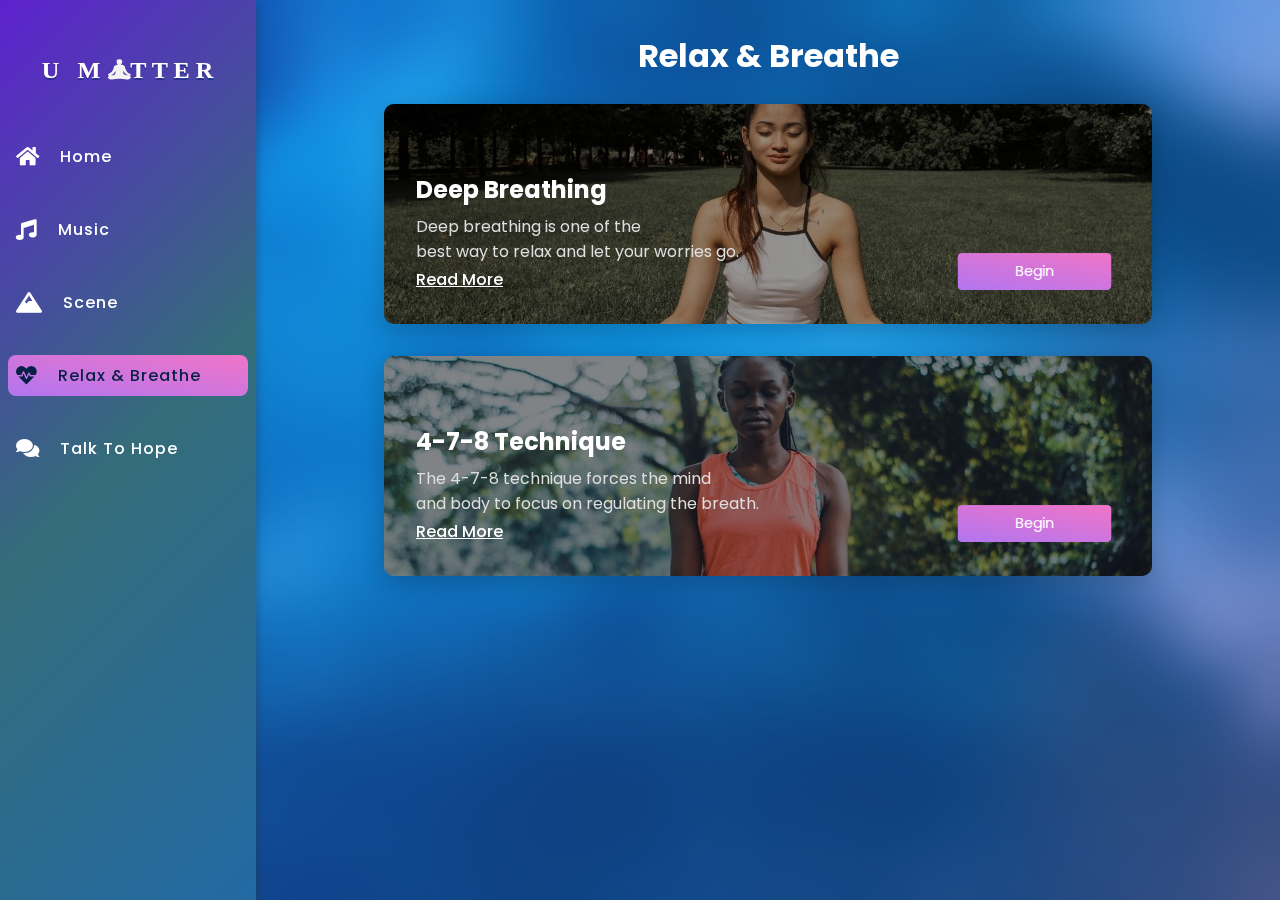
==== commit e3f2f4a7: "." ====
--- a/relax.html
+++ b/relax.html
@@ -167,6 +167,6 @@
         </div>
       </div>
     </div>
-    <script src="../js/relax.js"></script>
+    <script src="./js/relax.js"></script>
   </body>
 </html>
--- a/index.css
+++ b/index.css
@@ -15,7 +15,7 @@
   height: 100vh;
   background: linear-gradient(
     to left top,
-    rgb(0,0,0) 70%,
+    rgb(0,0,0) 80%,
     rgb(60, 166, 232)
   );
   z-index: 1000;
@@ -72,7 +72,7 @@
 
 body {
   font-family: "Poppins", sans-serif;
-  background: url(../images/backgrounds/home-bg.jpg);
+  background: url(./images/backgrounds/background_img.avif);
   background-position: center;
   background-repeat: no-repeat;
   background-size: cover;
@@ -88,11 +88,11 @@
   left: 0;
   bottom: 0;
   right: 0;
-  background: linear-gradient(
+  /* background: linear-gradient(
     to right bottom,
     rgba(59, 190, 236, 0.3),
     rgba(52, 120, 221, 0.3)
-  );
+  ); */
   box-shadow: 0 3px 3px rgba(0, 0, 0, 0.25);
   z-index: -1;
   height: 100%;
@@ -161,7 +161,8 @@
   left: 0;
   width: 20vw;
   height: 100vh;
-  background: linear-gradient(240deg, rgba(58, 85, 118, 0.7) 10%, #2c2e44 70%);
+  /* background: linear-gradient(240deg, rgba(58, 85, 118, 0.7) 10%, #2c2e44 70%); */
+  background: linear-gradient(135deg, hsla(261, 72%, 47%, 1) 0%, hsla(191, 40%, 34%, 1) 50%, hsla(207, 65%, 39%, 1) 100%);
   box-shadow: 3px 5px 6px rgba(45, 55, 68, 0.3);
   padding: 1.25rem 0.5rem 2rem 0.5rem;
   z-index: 2;
